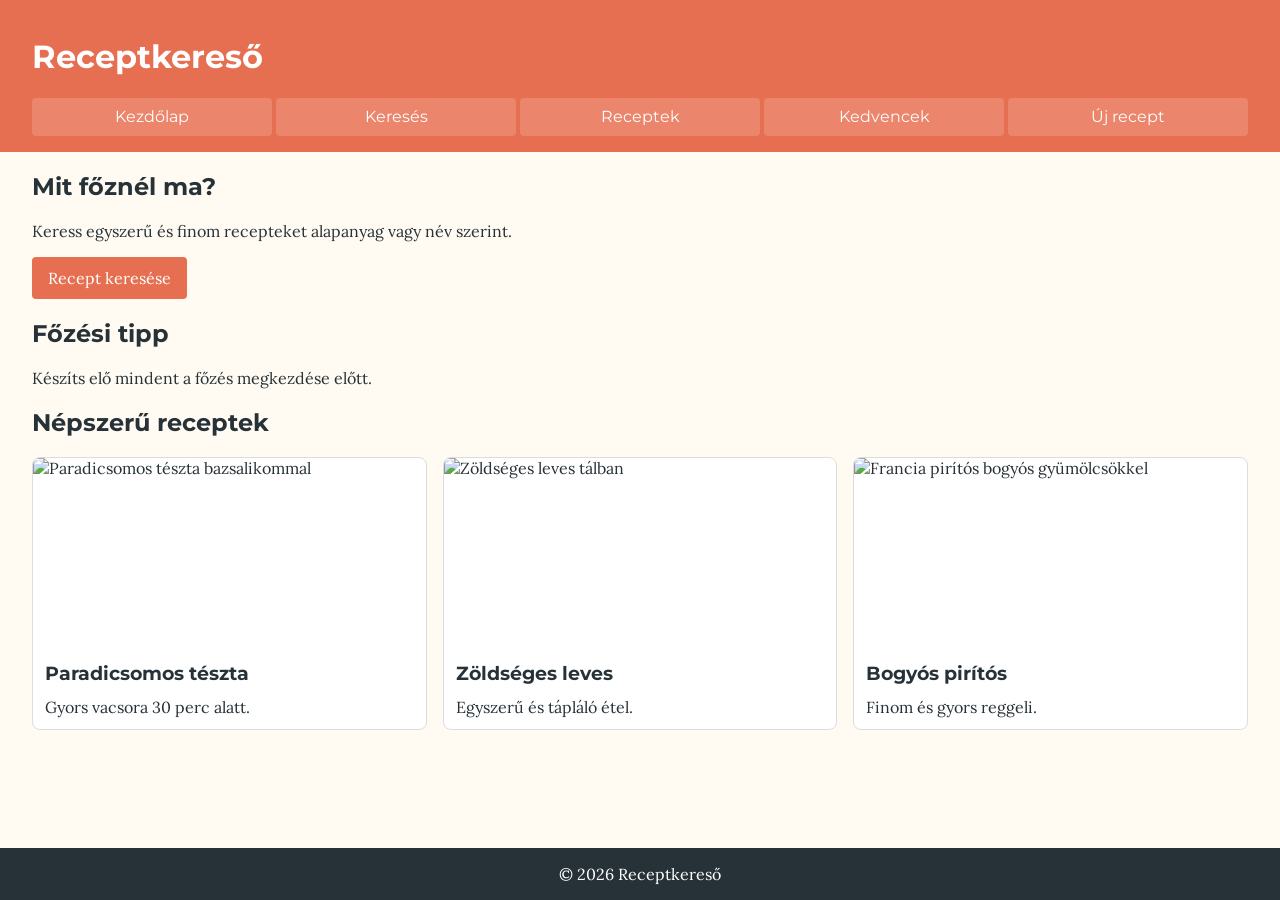
==== index.html @ e9462533 "asfd" ====
<!doctype html>
<html lang="hu">
<head>
  <meta charset="utf-8">
  <meta name="viewport" content="width=device-width, initial-scale=1">
  <title>Receptkereső - Kezdőlap</title>
  <link rel="preconnect" href="https://fonts.googleapis.com">
  <link rel="preconnect" href="https://fonts.gstatic.com" crossorigin>
  <link href="https://fonts.googleapis.com/css2?family=Lora&family=Montserrat:wght@600&display=swap" rel="stylesheet">
  <link rel="stylesheet" href="css/stilus.css">
</head>
<body>
  <header>
    <h1>Receptkereső</h1>
    <nav aria-label="Fő navigáció">
      <a href="index.html">Kezdőlap</a>
      <a href="kereses.html">Keresés</a>
      <a href="receptek.html">Receptek</a>
      <a href="kedvencek.html">Kedvencek</a>
      <a href="uj-recept.html">Új recept</a>
    </nav>
  </header>
  <main>
    <section>
      <h2>Mit főznél ma?</h2>
      <p>Keress egyszerű és finom recepteket alapanyag vagy név szerint.</p>
      <a class="gomb" href="kereses.html">Recept keresése</a>
    </section>
    <aside>
      <h2>Főzési tipp</h2>
      <p>Készíts elő mindent a főzés megkezdése előtt.</p>
    </aside>
    <section>
      <h2>Népszerű receptek</h2>
      <div class="kartya-sor">
        <article class="kartya">
          <img src="https://images.unsplash.com/photo-1473093295043-cdd812d0e601" alt="Paradicsomos tészta bazsalikommal">
          <h3>Paradicsomos tészta</h3>
          <p>Gyors vacsora 30 perc alatt.</p>
        </article>
        <article class="kartya">
          <img src="https://images.unsplash.com/photo-1547592180-85f173990554" alt="Zöldséges leves tálban">
          <h3>Zöldséges leves</h3>
          <p>Egyszerű és tápláló étel.</p>
        </article>
        <article class="kartya">
          <img src="https://images.unsplash.com/photo-1484723091739-30a097e8f929" alt="Francia pirítós bogyós gyümölcsökkel">
          <h3>Bogyós pirítós</h3>
          <p>Finom és gyors reggeli.</p>
        </article>
      </div>
    </section>
  </main>
  <footer>
    <p>&copy; 2026 Receptkereső</p>
  </footer>
</body>
</html>
---- css/stilus.css ----
:root {
  --hatter: #fffaf2;
  --sotet: #263238;
  --fok: #e76f51;
  --masodlagos: #2a9d8f;
  --feher: #fff;
}

* {
  box-sizing: border-box;
}

body {
  min-height: 100vh;
  margin: 0 auto;
  background: var(--hatter);
  color: var(--sotet);
  font-family: "Lora", Georgia, serif;
  display: flex;
  flex-direction: column;
}

h1,
h2,
h3,
nav,
button,
label {
  font-family: "Montserrat", Arial, sans-serif;
}

img {
  max-width: 100%;
  height: auto;
  display: block;
}

header {
  background: var(--fok);
  color: var(--feher);
  width: 100%;
  padding: 1rem;

}

nav {
  display: flex;
  flex-direction: column;
  gap: 0.25rem;
  margin-top: 0.75rem;
}

nav a {
  flex: 1;
  padding: 0.6rem;
  border-radius: 0.25rem;
  background: rgb(255 255 255 / 15%);
  color: var(--feher);
  text-align: center;
  text-decoration: none;
}

main {
  min-height: 65vh;
}

footer {
  background: var(--sotet);
  color: var(--feher);
  text-align: center;
  margin-top: auto;
}

a:hover,
button:hover {
  opacity: 0.85;
}

a:focus-visible,
button:focus-visible,
input:focus-visible,
select:focus-visible,
textarea:focus-visible {
  outline: 0.2rem solid var(--masodlagos);
  outline-offset: 0.1rem;
}

.kartya-sor {
  display: flex;
  flex-direction: column;
  gap: 1rem;
}

.kartya {
  overflow: hidden;
  border: 0.0625rem solid #ddd;
  border-radius: 0.5rem;
  background: var(--feher);
}

.kartya img {
  width: 100%;
  height: 12rem;
  object-fit: cover;
}

.kartya h3,
.kartya p,
.kartya a {
  margin: 0.75rem;
}

.gomb,
button {
  display: inline-block;
  padding: 0.7rem 1rem;
  border: 0;
  border-radius: 0.25rem;
  background: var(--fok);
  color: var(--feher);
  cursor: pointer;
  text-decoration: none;
}

/* Search and form */
.szuro {
  display: flex;
  flex-direction: column;
  gap: 0.5rem;
  margin-bottom: 1rem;
}

input,
select,
textarea {
  width: 100%;
  padding: 0.65rem;
  border: 0.0625rem solid #bbb;
  border-radius: 0.25rem;
  font: inherit;
}

fieldset,
.mezo {
  border: 0;
  margin-bottom: 1rem;
  padding: 0;
}

/* Table */
.tablazat-kontener {
  overflow-x: auto;
}

table {
  width: 100%;
  border-collapse: collapse;
  background: var(--feher);
}

caption,
th,
td {
  padding: 0.75rem;
  border: 0.0625rem solid #ddd;
  text-align: left;
}

tbody tr:nth-child(even) {
  background: #f3ece2;
}

/* 40rem = tablet */
@media (min-width: 40em) {
  nav,
  .szuro,
  .kartya-sor {
    flex-direction: row;
  }

  .kartya-sor {
    flex-wrap: wrap;
  }

  .kartya {
    flex: 1 1 calc(50% - 1rem);
  }
}

/* 60rem = desktop */
@media (min-width: 60em) {
  .kartya {
    flex-basis: calc(33.333% - 1rem);
  }

  header,
  main,
  footer {
    padding-inline: 2rem;
  }
}
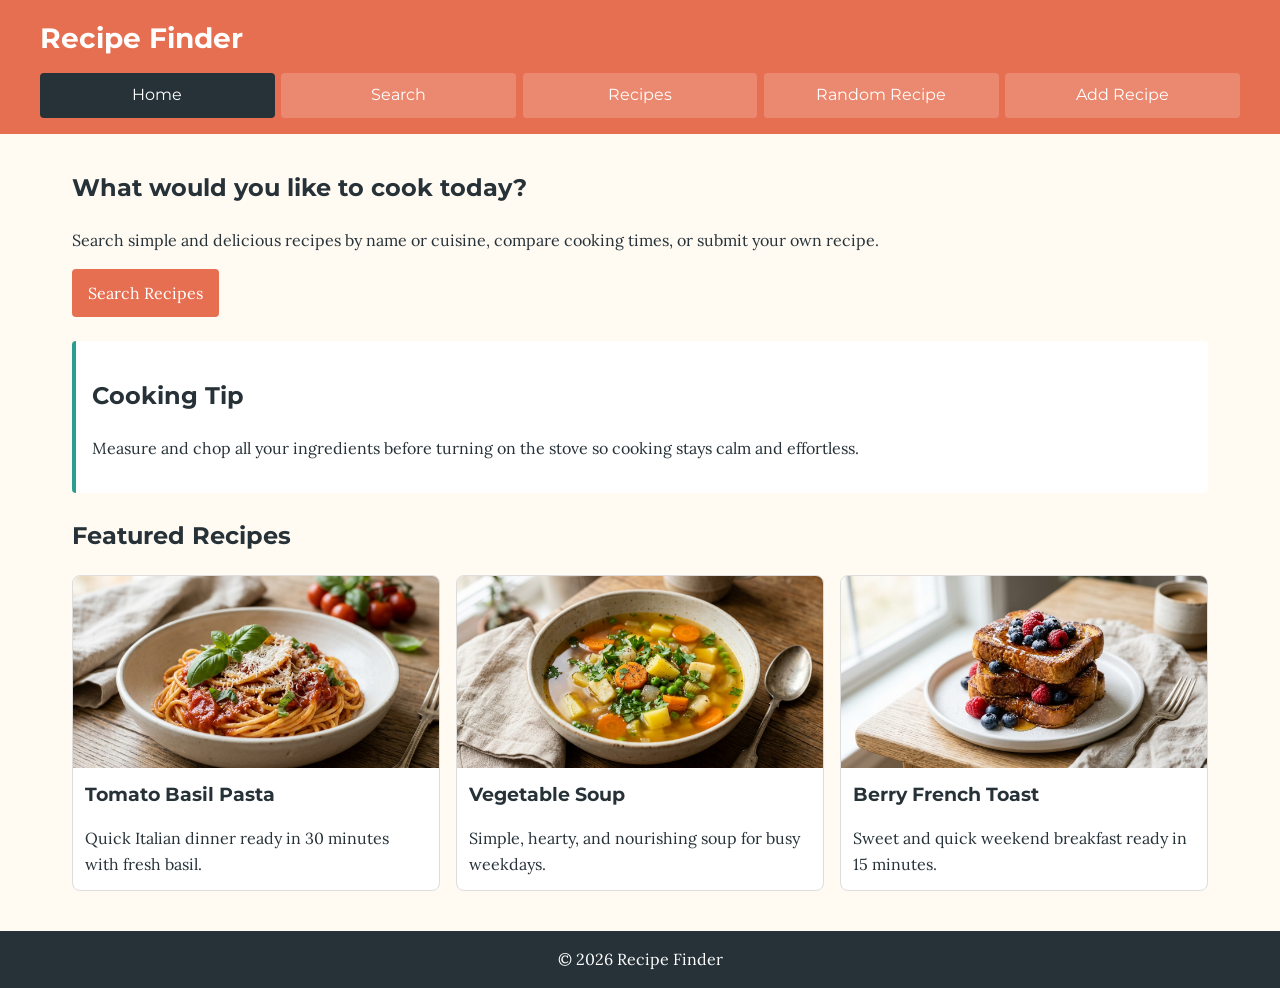
==== commit 194a8c10: "last" ====
--- a/index.html
+++ b/index.html
@@ -1,9 +1,9 @@
 <!doctype html>
-<html lang="hu">
+<html lang="en">
 <head>
   <meta charset="utf-8">
   <meta name="viewport" content="width=device-width, initial-scale=1">
-  <title>Receptkereső - Kezdőlap</title>
+  <title>Recipe Finder - Home</title>
   <link rel="preconnect" href="https://fonts.googleapis.com">
   <link rel="preconnect" href="https://fonts.gstatic.com" crossorigin>
   <link href="https://fonts.googleapis.com/css2?family=Lora&family=Montserrat:wght@600&display=swap" rel="stylesheet">
@@ -11,48 +11,48 @@
 </head>
 <body>
   <header>
-    <h1>Receptkereső</h1>
-    <nav aria-label="Fő navigáció">
-      <a href="index.html">Kezdőlap</a>
-      <a href="kereses.html">Keresés</a>
-      <a href="receptek.html">Receptek</a>
-      <a href="kedvencek.html">Kedvencek</a>
-      <a href="uj-recept.html">Új recept</a>
+    <h1>Recipe Finder</h1>
+    <nav aria-label="Main navigation">
+      <a href="index.html" aria-current="page">Home</a>
+      <a href="kereses.html">Search</a>
+      <a href="receptek.html">Recipes</a>
+      <a href="random-recept.html">Random Recipe</a>
+      <a href="uj-recept.html">Add Recipe</a>
     </nav>
   </header>
   <main>
     <section>
-      <h2>Mit főznél ma?</h2>
-      <p>Keress egyszerű és finom recepteket alapanyag vagy név szerint.</p>
-      <a class="gomb" href="kereses.html">Recept keresése</a>
+      <h2>What would you like to cook today?</h2>
+      <p>Search simple and delicious recipes by name or cuisine, compare cooking times, or submit your own recipe.</p>
+      <a class="gomb" href="kereses.html">Search Recipes</a>
     </section>
     <aside>
-      <h2>Főzési tipp</h2>
-      <p>Készíts elő mindent a főzés megkezdése előtt.</p>
+      <h2>Cooking Tip</h2>
+      <p>Measure and chop all your ingredients before turning on the stove so cooking stays calm and effortless.</p>
     </aside>
     <section>
-      <h2>Népszerű receptek</h2>
+      <h2>Featured Recipes</h2>
       <div class="kartya-sor">
         <article class="kartya">
-          <img src="https://images.unsplash.com/photo-1473093295043-cdd812d0e601" alt="Paradicsomos tészta bazsalikommal">
-          <h3>Paradicsomos tészta</h3>
-          <p>Gyors vacsora 30 perc alatt.</p>
+          <img src="img/teszta.jpg" alt="Tomato pasta topped with fresh basil leaves in a ceramic bowl">
+          <h3>Tomato Basil Pasta</h3>
+          <p>Quick Italian dinner ready in 30 minutes with fresh basil.</p>
         </article>
         <article class="kartya">
-          <img src="https://images.unsplash.com/photo-1547592180-85f173990554" alt="Zöldséges leves tálban">
-          <h3>Zöldséges leves</h3>
-          <p>Egyszerű és tápláló étel.</p>
+          <img src="img/leves.jpg" alt="Homemade vegetable soup with carrots, peas, and fresh parsley">
+          <h3>Vegetable Soup</h3>
+          <p>Simple, hearty, and nourishing soup for busy weekdays.</p>
         </article>
         <article class="kartya">
-          <img src="https://images.unsplash.com/photo-1484723091739-30a097e8f929" alt="Francia pirítós bogyós gyümölcsökkel">
-          <h3>Bogyós pirítós</h3>
-          <p>Finom és gyors reggeli.</p>
+          <img src="img/piritos.jpg" alt="Golden French toast topped with fresh blueberries and raspberries">
+          <h3>Berry French Toast</h3>
+          <p>Sweet and quick weekend breakfast ready in 15 minutes.</p>
         </article>
       </div>
     </section>
   </main>
   <footer>
-    <p>&copy; 2026 Receptkereső</p>
+    <p>&copy; 2026 Recipe Finder</p>
   </footer>
 </body>
 </html>
--- a/css/stilus.css
+++ b/css/stilus.css
@@ -3,7 +3,7 @@
   --sotet: #263238;
   --fok: #e76f51;
   --masodlagos: #2a9d8f;
-  --feher: #fff;
+  --feher: #ffffff;
 }
 
 * {
@@ -12,10 +12,11 @@
 
 body {
   min-height: 100vh;
-  margin: 0 auto;
+  margin: 0;
   background: var(--hatter);
   color: var(--sotet);
   font-family: "Lora", Georgia, serif;
+  line-height: 1.6;
   display: flex;
   flex-direction: column;
 }
@@ -23,9 +24,13 @@
 h1,
 h2,
 h3,
+h4,
 nav,
 button,
-label {
+label,
+legend,
+caption,
+th {
   font-family: "Montserrat", Arial, sans-serif;
 }
 
@@ -38,37 +43,67 @@
 header {
   background: var(--fok);
   color: var(--feher);
-  width: 100%;
   padding: 1rem;
-
+}
+
+header h1 {
+  max-width: 75rem;
+  margin: 0 auto;
+  font-size: 1.75rem;
 }
 
 nav {
-  display: flex;
-  flex-direction: column;
-  gap: 0.25rem;
-  margin-top: 0.75rem;
+  max-width: 75rem;
+  margin: 0.75rem auto 0;
+  display: flex;
+  flex-direction: column;
+  gap: 0.4rem;
 }
 
 nav a {
   flex: 1;
   padding: 0.6rem;
   border-radius: 0.25rem;
-  background: rgb(255 255 255 / 15%);
+  background: rgb(255 255 255 / 18%);
   color: var(--feher);
   text-align: center;
   text-decoration: none;
 }
 
+nav a[aria-current="page"] {
+  background: var(--sotet);
+}
+
 main {
-  min-height: 65vh;
+  flex: 1;
+  width: 100%;
+  max-width: 75rem;
+  margin: 0 auto;
+  padding: 1rem;
+}
+
+section,
+aside {
+  margin-bottom: 1.5rem;
+}
+
+aside {
+  padding: 1rem;
+  border-left: 0.25rem solid var(--masodlagos);
+  border-radius: 0.25rem;
+  background: var(--feher);
 }
 
 footer {
   background: var(--sotet);
   color: var(--feher);
   text-align: center;
+  padding: 1rem;
   margin-top: auto;
+}
+
+footer p {
+  margin: 0;
 }
 
 a:hover,
@@ -79,10 +114,9 @@
 a:focus-visible,
 button:focus-visible,
 input:focus-visible,
-select:focus-visible,
-textarea:focus-visible {
+select:focus-visible {
   outline: 0.2rem solid var(--masodlagos);
-  outline-offset: 0.1rem;
+  outline-offset: 0.15rem;
 }
 
 .kartya-sor {
@@ -92,6 +126,8 @@
 }
 
 .kartya {
+  display: flex;
+  flex-direction: column;
   overflow: hidden;
   border: 0.0625rem solid #ddd;
   border-radius: 0.5rem;
@@ -105,9 +141,31 @@
 }
 
 .kartya h3,
-.kartya p,
-.kartya a {
-  margin: 0.75rem;
+.kartya h4,
+.kartya p {
+  margin: 0.5rem 0.75rem;
+}
+
+.kartya ul,
+.kartya ol {
+  margin: 0.25rem 0.75rem 0.75rem 1.75rem;
+  padding: 0;
+}
+
+.kartya h3 {
+  margin-top: 0.75rem;
+}
+
+.kartya p:last-child {
+  margin-bottom: 0.75rem;
+}
+
+.kartya-egyedi {
+  max-width: 40rem;
+}
+
+.kartya-egyedi img {
+  height: 18rem;
 }
 
 .gomb,
@@ -120,34 +178,82 @@
   color: var(--feher);
   cursor: pointer;
   text-decoration: none;
-}
-
-/* Search and form */
+  font-size: 1rem;
+}
+
+/* Kereső és űrlap */
 .szuro {
   display: flex;
   flex-direction: column;
-  gap: 0.5rem;
+  gap: 0.75rem;
   margin-bottom: 1rem;
 }
 
+.szuro label {
+  flex: 1;
+  display: flex;
+  flex-direction: column;
+  gap: 0.25rem;
+}
+
 input,
-select,
-textarea {
+select {
   width: 100%;
   padding: 0.65rem;
   border: 0.0625rem solid #bbb;
   border-radius: 0.25rem;
+  background: var(--feher);
   font: inherit;
+}
+
+input[type="radio"] {
+  width: auto;
+  margin-right: 0.4rem;
 }
 
 fieldset,
 .mezo {
   border: 0;
-  margin-bottom: 1rem;
+  margin: 0 0 1rem;
   padding: 0;
 }
 
-/* Table */
+legend {
+  margin-bottom: 0.4rem;
+  padding: 0;
+}
+
+.valaszto-sor {
+  margin: 0;
+  display: flex;
+  flex-wrap: wrap;
+  gap: 1rem;
+}
+
+/* Állapot- és visszajelző üzenetek */
+.allapot {
+  padding: 0.75rem 1rem;
+  border-left: 0.25rem solid var(--masodlagos);
+  border-radius: 0.25rem;
+  background: #eef6f5;
+  margin: 1rem 0;
+}
+
+.allapot:empty {
+  display: none;
+}
+
+.allapot.siker {
+  background: #e8f5e9;
+}
+
+.allapot.hiba {
+  background: #fdecea;
+  border-left-color: var(--fok);
+  color: #8c2313;
+}
+
+/* Adattáblázat */
 .tablazat-kontener {
   overflow-x: auto;
 }
@@ -158,7 +264,12 @@
   background: var(--feher);
 }
 
-caption,
+caption {
+  padding: 0.75rem 0;
+  text-align: left;
+  font-weight: 600;
+}
+
 th,
 td {
   padding: 0.75rem;
@@ -166,11 +277,20 @@
   text-align: left;
 }
 
+thead th {
+  background: var(--sotet);
+  color: var(--feher);
+}
+
 tbody tr:nth-child(even) {
-  background: #f3ece2;
-}
-
-/* 40rem = tablet */
+  background: #e8dfd1;
+}
+
+tbody tr:hover {
+  background: #dceee9;
+}
+
+/* 40em = tablet */
 @media (min-width: 40em) {
   nav,
   .szuro,
@@ -183,14 +303,14 @@
   }
 
   .kartya {
-    flex: 1 1 calc(50% - 1rem);
-  }
-}
-
-/* 60rem = desktop */
+    flex: 0 1 calc(50% - 0.5rem);
+  }
+}
+
+/* 60em = asztali nézet */
 @media (min-width: 60em) {
   .kartya {
-    flex-basis: calc(33.333% - 1rem);
+    flex: 0 1 calc(33.333% - 0.67rem);
   }
 
   header,
